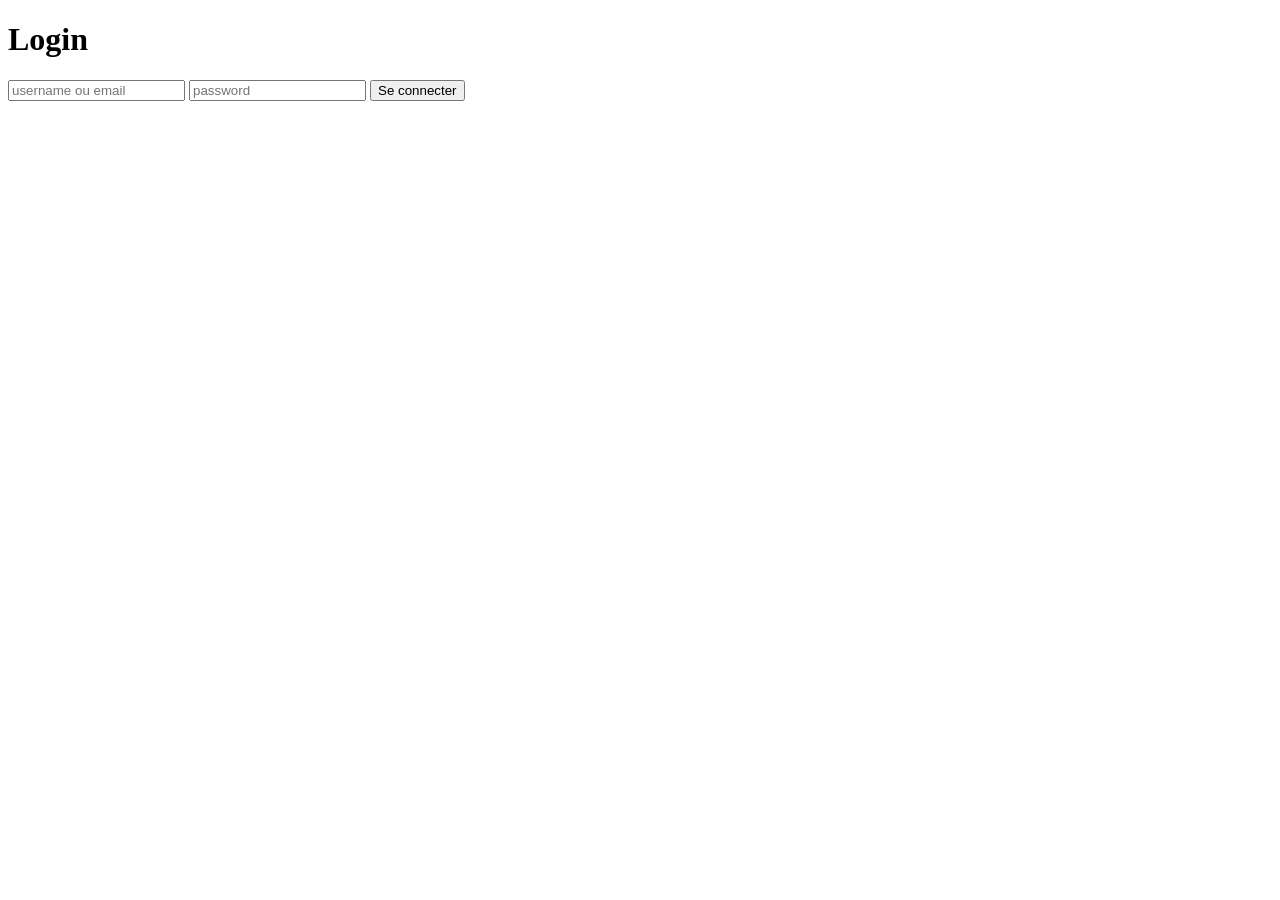
==== profile.html @ 86e7e40d "1ère base de récup des données et mise en forme basique" ====
<!DOCTYPE html>
<html lang="en">
<head>
	<meta charset="UTF-8">
	<meta name="viewport" content="width=device-width, initial-scale=1.0">
	<title>Document</title>
</head>
<body>
	<h1>Mon Profil à moi que c'est le mien</h1>

	<button id="logoutBtn">Logout</button>

	<div id="user"></div>
	<div id="xp"></div>

	<h2>XP progression</h2>
	<svg id="xpChart" width="600" height="300"></svg>

	<h2>PASS / FAIL</h2>
	<svg id="pieChart" width="200" height="200"></svg>

	<h2>XP par projet</h2>
	<svg id="barChart" width="600" height="300"></svg>

	<script type="module" src="./js/profile.js"></script>
</body>
</html>
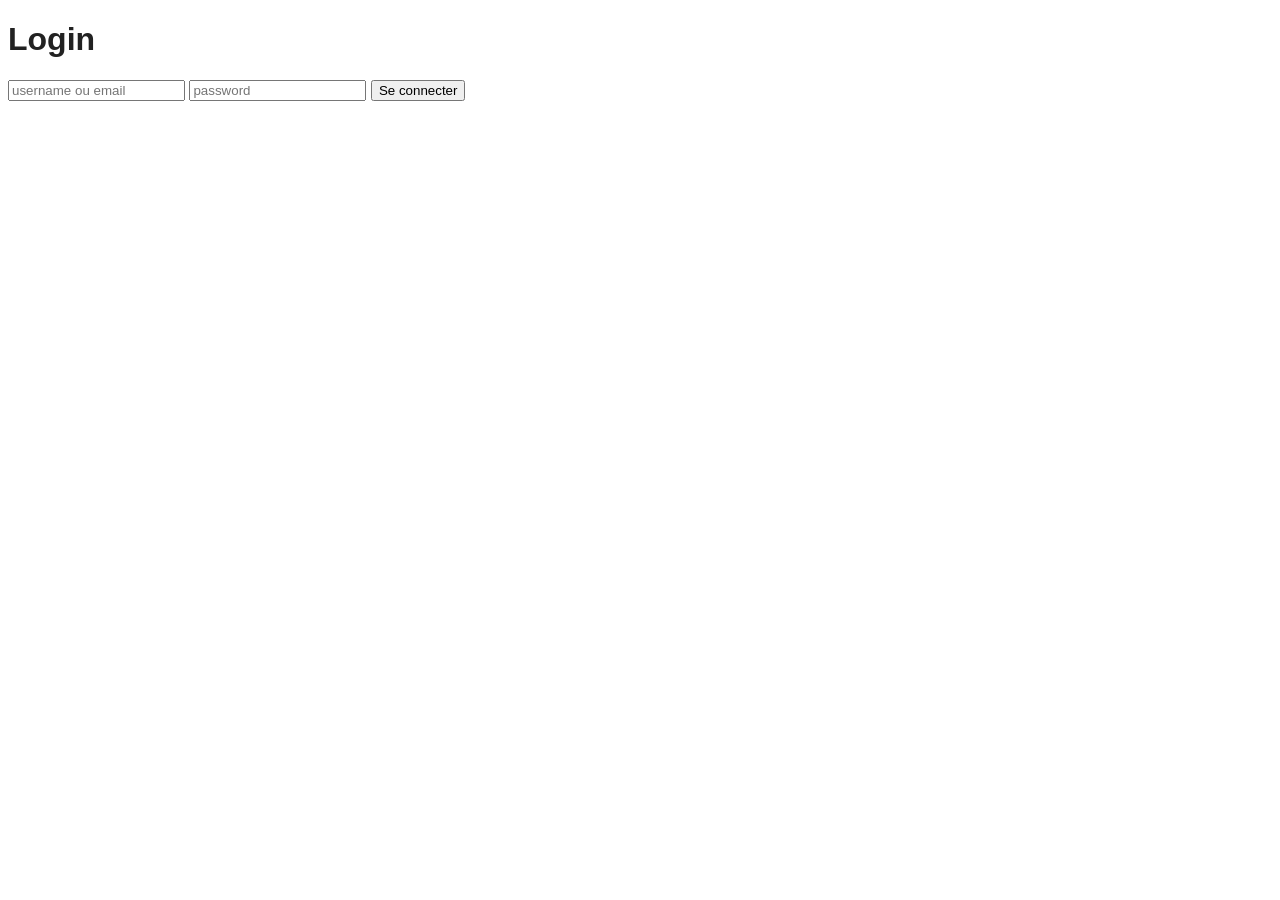
==== commit e075cb28: "Séparation des requêtes api par tables, et des graphiques" ====
--- a/profile.html
+++ b/profile.html
@@ -7,20 +7,34 @@
 </head>
 <body>
 	<h1>Mon Profil à moi que c'est le mien</h1>
+	<button id="themeToggle" class="theme-toggle">🌗 Thème</button>
 
 	<button id="logoutBtn">Logout</button>
 
 	<div id="user"></div>
 	<div id="xp"></div>
 
-	<h2>XP progression</h2>
-	<svg id="xpChart" width="600" height="300"></svg>
+	<div class="card">
+		<h2>XP Timeline</h2>
+		<svg id="xpTimeline" width="100%" height="200"></svg>
+	</div>
 
-	<h2>PASS / FAIL</h2>
-	<svg id="pieChart" width="200" height="200"></svg>
+	<div class="card">
+		<h2>Pass / Fail</h2>
+		<select id="eventFilter">
+			<option value="all">Tous les events</option>
+			<option value="project">Projets</option>
+			<option value="exercise">Exercices</option>
+			<option value="piscine">Piscine</option>
+			<option value="exam">Examens</option>
+		</select>
+		<svg id="passFailChart" width="200" height="200"></svg>
+	</div>
 
-	<h2>XP par projet</h2>
-	<svg id="barChart" width="600" height="300"></svg>
+	<div class="card">
+		<h2>XP par projet</h2>
+		<svg id="xpProjectsChart" width="100%" height="200"></svg>
+	</div>
 
 	<script type="module" src="./js/profile.js"></script>
 </body>
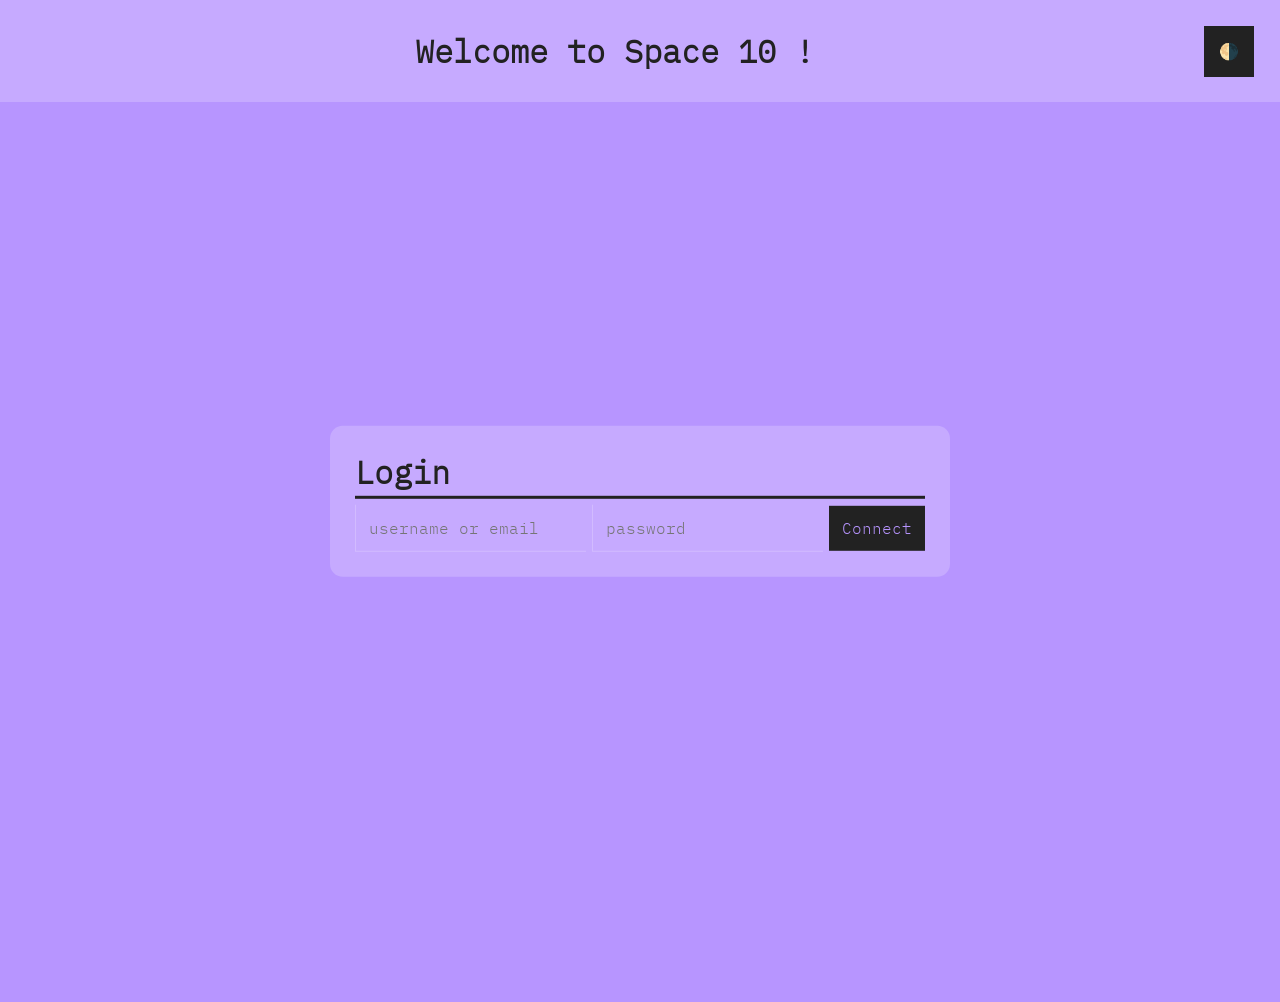
==== commit 36fa104f: "mise en form page login" ====
--- a/profile.html
+++ b/profile.html
@@ -4,37 +4,47 @@
 	<meta charset="UTF-8">
 	<meta name="viewport" content="width=device-width, initial-scale=1.0">
 	<title>Document</title>
+
+	<link rel="stylesheet" href="./css/fonts.css">
+	<link rel="stylesheet" href="./css/profile.css">
 </head>
 <body>
-	<h1>Mon Profil à moi que c'est le mien</h1>
-	<button id="themeToggle" class="theme-toggle">🌗 Thème</button>
+	<header>
+		<h1 id="welcome"></h1>
+		<button id="themeToggle" class="theme-toggle">🌗</button>
+		<button id="logoutBtn">Logout</button>
+	</header>
 
-	<button id="logoutBtn">Logout</button>
+	<main>
+		<div class="card">
+			<div id="userInfo"></div>
+			<div id="xpTotal"></div>
+			<div id="audit"></div>
+			<div id="skills"></div>
+		</div>
 
-	<div id="user"></div>
-	<div id="xp"></div>
+		<div class="card">
+			<h2>Pass / Fail</h2>
+			<select id="eventFilter">
+				<option value="all">Tous les events</option>
+				<option value="project">Projets</option>
+				<option value="exercise">Exercices</option>
+				<option value="piscine">Piscine</option>
+				<option value="exam">Examens</option>
+			</select>
+			<svg id="passFailChart" width="200" height="200"></svg>
+		</div>
 
-	<div class="card">
-		<h2>XP Timeline</h2>
-		<svg id="xpTimeline" width="100%" height="200"></svg>
-	</div>
+		<div class="card">
+			<h2>XP Timeline</h2>
+			<svg id="xpTimeline" width="100%" height="200"></svg>
+		</div>
 
-	<div class="card">
-		<h2>Pass / Fail</h2>
-		<select id="eventFilter">
-			<option value="all">Tous les events</option>
-			<option value="project">Projets</option>
-			<option value="exercise">Exercices</option>
-			<option value="piscine">Piscine</option>
-			<option value="exam">Examens</option>
-		</select>
-		<svg id="passFailChart" width="200" height="200"></svg>
-	</div>
-
-	<div class="card">
-		<h2>XP par projet</h2>
-		<svg id="xpProjectsChart" width="100%" height="200"></svg>
-	</div>
+		<div class="card">
+			<h2>XP par projet</h2>
+			<svg id="xpProjectsChart" width="100%" height="200"></svg>
+		</div>
+	</main>
 
 	<script type="module" src="./js/profile.js"></script>
 </body>
--- a/css/fonts.css
+++ b/css/fonts.css
@@ -0,0 +1,29 @@
+/*@font-face {
+	font-family: "IBM Plex Sans";
+	src: url("./fonts/IBMPlexSans-light-latin.woff2") format("woff2");
+	font-weight: 300;
+}
+
+@font-face {
+	font-family: "IBM Plex Sans";
+	src: url("https://fonts.googleapis.com/css2?family=IBM+Plex+Sans:ital,wght@0,100..700;1,100..700&display=swap");
+	font-weight: 400;
+}
+
+@font-face {
+	font-family: "IBM Plex Mono";
+	src: url("./fonts/IBMPlexMono-regular-latin.woff2") format("woff2");
+	font-weight: 400;
+}*/
+@font-face {
+	font-family: 'IBM Plex Mono';
+	src: url('../fonts/IBMPlexMono-Light.eot');
+	src: url('../fonts/IBMPlexMono-Light.eot?#iefix') format('embedded-opentype'),
+		url('../fonts/IBMPlexMono-Light.woff2') format('woff2'),
+		url('../fonts/IBMPlexMono-Light.woff') format('woff'),
+		url('../fonts/IBMPlexMono-Light.ttf') format('truetype'),
+		url('../fonts/IBMPlexMono-Light.svg#IBMPlexMono-Light') format('svg');
+	font-weight: 300;
+	font-style: normal;
+	font-display: swap;
+}
--- a/css/profile.css
+++ b/css/profile.css
@@ -0,0 +1,252 @@
+/*:root {
+	--bg: #ffffff;
+	--text: #222;
+	--card: #f4f4f4;
+	--accent: #0077ff;
+}
+
+html.dark {
+	--bg: #1e1e1e;
+	--text: #eaeaea;
+	--card: #2a2a2a;
+	--accent: #4da3ff;
+}*/
+
+* {
+	margin: 0;
+	padding: 0;
+	box-sizing: border-box;
+}
+/*reset simple des tyles prédéfinis:*/
+input, button, textarea, select, fieldset {
+	appearance: none;
+	border: none;
+	background: none;
+	font: inherit;
+	color: inherit;
+	padding: 0;
+	margin: 0;
+}
+
+:root {
+	/*--bg: #f5f5f5;*/
+	--bg: #b795ff;
+	--bg-card: #ffffff;
+	--bg-hover: #eaeaea;
+	--bg-opac: rgba(255, 255, 255, .2);
+
+	--text: #222;
+	--text-muted: #555;
+
+	--accent: #b795ff/*0077ff*/;
+	--accent-hover: #3399ff;
+
+	--border: #dcdcdc;
+
+	--radius: 10px;
+	--transition: 0.25s ease;
+}
+
+html.dark {
+	--bg: #1a191c;
+	--bg-card: #222124;
+	--bg-hover: #2c2b2f;
+	--bg-opac: rgba(0, 0, 0, .2);
+
+	--text: #eaeaea;
+	--text-muted: #b5b5b5;
+
+	--accent: #b795ff/*4da3ff*/;
+	--accent-hover: #6bb8ff;
+
+	--border: #2c2b2f;
+}
+
+/*body {
+	background-color: var(--bg);
+	color: var(--text);
+	font-family: sans-serif;
+	transition: background-color 0.3s, color 0.3s;
+}*/
+html, body {
+	width: 100%;
+	height: 100%;
+	color: var(--text);
+	font-family: "IBM Plex Mono", sans-serif;
+	margin: 0;
+	padding: 0;
+	background-color: var(--bg);
+	transition: background-color var(--transition), color var(--transition);
+}
+
+.centered {
+	display: flex;
+	justify-content: center;
+	align-items: center;
+}
+
+#app {
+	/*background-color: orange;*/
+	padding: 2px;
+	/*border: 2px var(--text-muted) solid;
+	border-radius: calc(2vw + 4px);*/
+}
+
+#auth {
+	background-color: var(--bg-opac);
+	padding: 2vw;
+	/*border: 2px var(--text-muted) solid;*/
+	border-radius: 1vw;
+	/*display: flex;
+	justify-content: center;
+	align-items: center;*/
+}
+
+#auth h1 {
+	/*background-color: rgba(255, 69, 0, .2);*/
+	border-bottom: .2rem solid var(--text);
+	padding-bottom: .2vw;
+	margin-bottom: .5vw;
+}
+
+#auth fieldset {
+	display: flex;
+	justify-content: space-between;
+	align-items: center;
+}
+
+#username,
+#password {
+	background-color: var(--bg-opac);
+	padding: 1vw;
+	margin-right: .5vw;
+}
+
+#loginBtn {
+	color: var(--bg);
+	background-color: var(--text);
+	padding: 1vw;
+}
+
+header {
+	margin: 2vw;
+	display: flex;
+	justify-content: space-evenly;
+}
+
+/*.card {
+	background-color: var(--card);
+	padding: 1rem;
+	border-radius: 8px;
+	transition: background-color 0.3s;
+}*/
+.card {
+	background-color: var(--bg-card);
+	padding: 1.5rem;
+	border-radius: var(--radius);
+	margin: 0 1vw 2vw 1vw;
+	border: 1px solid var(--border);
+	transition: background-color var(--transition), border var(--transition);
+}
+
+.card:hover {
+	background: var(--bg-hover);
+}
+
+.card fieldset {
+	display: flex;
+	padding: .8vw;
+	margin-bottom: .5vw;
+}
+
+.card h2 {
+	/*background-color: purple;*/
+	border-bottom: .16rem solid var(--text);
+	padding-bottom: .2vw;
+	margin-bottom: .5vw;
+	font-weight: 400;
+	letter-spacing: 0.5px;
+}
+
+.card h3 {
+	background-color: lime;
+	padding: .8vw;
+	/*display: inline;*/
+}
+
+.card p {
+	/*display: inline;*/
+}
+
+#userInfo span {
+	margin-left: .8vw;
+	font-style: italic;
+}
+
+main {
+	display: flex;
+	flex-wrap: wrap;
+	padding: 1vw;
+	width: 100%;
+}
+
+main > div:nth-child(1),
+main > div:nth-child(2) {
+	width: min(100%, 500px);
+	/*background-color: yellowgreen;*/
+}
+main > div:nth-child(3),
+main > div:nth-child(4) {
+	width: min(100%, calc(1000px + 2vw));
+	/*background-color: limegreen;*/
+}
+
+button.theme-toggle {
+	background-color: var(--accent);
+	color: white;
+	border: none;
+	padding: 0.5rem 1rem;
+	border-radius: 6px;
+	cursor: pointer;
+}
+
+svg {
+	width: 100%;
+	height: 220px;
+	overflow: visible;
+}
+
+svg text {
+	fill: var(--text);
+	font-family: "IBM Plex Sans";
+	transition: fill var(--transition);
+}
+
+svg line {
+	/*stroke: #555;*/
+	stroke: var(--text-muted);
+	transition: stroke var(--transition);
+}
+
+#xpTimeLine {
+	width: 100%;
+}
+
+/*redo some select whatev*/
+#concerts select,
+.miniDisplay {
+	/*background-color: rgb(121, 148, 109);*/
+	background: linear-gradient(to bottom,
+		hsl(182, 7%, 69%) 0%,
+		hsl(182, 7%, 60%) 50%,
+		hsl(182, 7%, 53%) 100%);
+}
+
+#concerts select {
+	width: 80%;
+	margin-bottom: 4px;
+}
+
+#concerts select option {
+	background-color: hsl(182, 7%, 60%);
+}
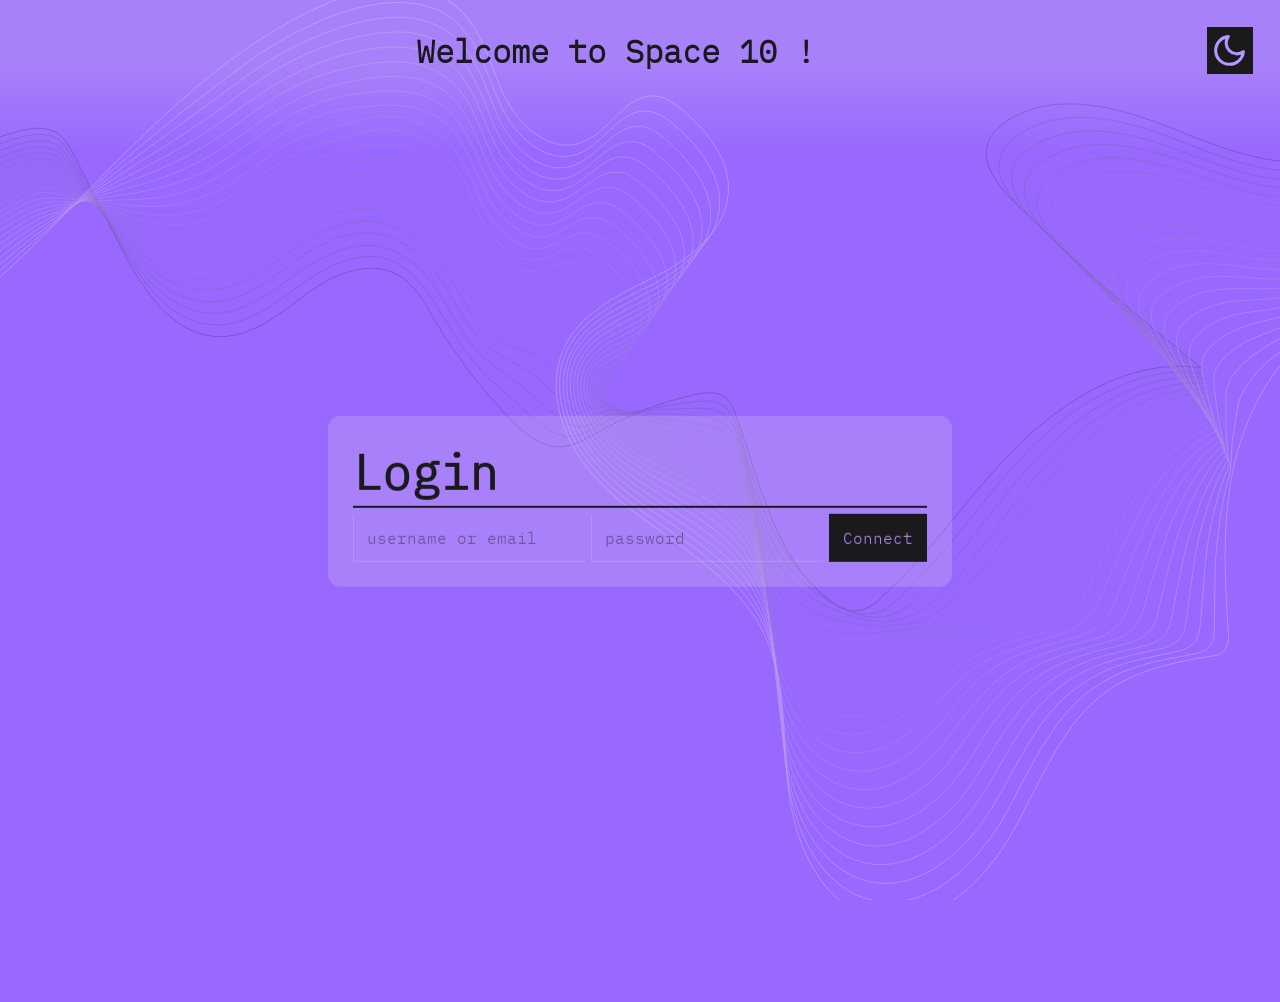
==== commit 69b7f156: "finalisation css" ====
--- a/profile.html
+++ b/profile.html
@@ -11,8 +11,8 @@
 <body>
 	<header>
 		<h1 id="welcome"></h1>
-		<button id="themeToggle" class="theme-toggle">🌗</button>
-		<button id="logoutBtn">Logout</button>
+		<button id="logoutBtn"><!--Logout--></button>
+		<button id="themeToggle" class="theme-toggle"><!--🌗--></button>
 	</header>
 
 	<main>
@@ -47,5 +47,6 @@
 	</main>
 
 	<script type="module" src="./js/profile.js"></script>
+	<script type="module" src="./js/theme.js"></script>
 </body>
 </html>
--- a/css/profile.css
+++ b/css/profile.css
@@ -1,17 +1,3 @@
-/*:root {
-	--bg: #ffffff;
-	--text: #222;
-	--card: #f4f4f4;
-	--accent: #0077ff;
-}
-
-html.dark {
-	--bg: #1e1e1e;
-	--text: #eaeaea;
-	--card: #2a2a2a;
-	--accent: #4da3ff;
-}*/
-
 * {
 	margin: 0;
 	padding: 0;
@@ -29,153 +15,211 @@
 }
 
 :root {
-	/*--bg: #f5f5f5;*/
-	--bg: #b795ff;
-	--bg-card: #ffffff;
-	--bg-hover: #eaeaea;
-	--bg-opac: rgba(255, 255, 255, .2);
-
-	--text: #222;
-	--text-muted: #555;
-
-	--accent: #b795ff/*0077ff*/;
-	--accent-hover: #3399ff;
-
-	--border: #dcdcdc;
-
+	--main: rgb(26, 25, 28);
+	--main-muted: rgba(26, 25, 28, .5);
+	--opposite: rgb(227, 226, 229);
+	--opposite-L1: rgba(227, 226, 229, .1);
+	--opposite-L2: rgba(227, 226, 229, .2);
+	--color-1a: #9969ff;
+	--color-1b: #b795ff;
+	--bg: var(--color-1a);
+	--btn: var(--color-1b);
+	--btn-bg: var(--main);
+	--error: darkred;
+	--error-bg: rgba(255, 0, 0, .2);
+	--theme-icon: url("../img/moon.svg");
+	--opacity-bg: .35;
 	--radius: 10px;
-	--transition: 0.25s ease;
+	--transition: 0.25s ease; 
 }
 
 html.dark {
-	--bg: #1a191c;
-	--bg-card: #222124;
-	--bg-hover: #2c2b2f;
-	--bg-opac: rgba(0, 0, 0, .2);
-
-	--text: #eaeaea;
-	--text-muted: #b5b5b5;
-
-	--accent: #b795ff/*4da3ff*/;
-	--accent-hover: #6bb8ff;
-
-	--border: #2c2b2f;
-}
-
-/*body {
-	background-color: var(--bg);
-	color: var(--text);
-	font-family: sans-serif;
-	transition: background-color 0.3s, color 0.3s;
+	--main: rgb(227, 226, 229);
+	--main-muted: rgba(227, 226, 229, .5);
+	--opposite: rgb(26, 25, 28);
+	--opposite-L1: rgba(26, 25, 28, .2);
+	--opposite-L2: rgba(26, 25, 28, .3);
+	--bg: #333;
+	--btn: var(--main);
+	--btn-bg: var(--color-1a);
+	--error: red;
+	--theme-icon: url("../img/sun.svg");
+	--opacity-bg: .2;
+}
+
+::selection {
+	background-color: var(--color-1a);
+	color: var(--opposite);
+}
+/*html.dark ::selection {
+	background-color: var(--color-1a);
+	color: var(--opposite);
 }*/
+
 html, body {
 	width: 100%;
 	height: 100%;
-	color: var(--text);
+	color: var(--main);
 	font-family: "IBM Plex Mono", sans-serif;
-	margin: 0;
-	padding: 0;
 	background-color: var(--bg);
 	transition: background-color var(--transition), color var(--transition);
-}
-
-.centered {
+	position: relative;
+	z-index: 1;
+}
+
+body::before {
+	content: "";
+	position: fixed;
+	inset: 0;
+	z-index: -1;
+	background: url(../img/01-trame.svg) no-repeat center / cover;
+	opacity: var(--opacity-bg);
+}
+
+/*#region*MARK: header
+*/
+header {
+	/*background-color: rgba(124, 252, 0, .5);*/
+	min-height: fit-content;
+	padding: 2vw;
 	display: flex;
-	justify-content: center;
-	align-items: center;
-}
-
-#app {
-	/*background-color: orange;*/
-	padding: 2px;
-	/*border: 2px var(--text-muted) solid;
-	border-radius: calc(2vw + 4px);*/
-}
-
-#auth {
-	background-color: var(--bg-opac);
-	padding: 2vw;
-	/*border: 2px var(--text-muted) solid;*/
-	border-radius: 1vw;
-	/*display: flex;
-	justify-content: center;
-	align-items: center;*/
-}
-
-#auth h1 {
-	/*background-color: rgba(255, 69, 0, .2);*/
-	border-bottom: .2rem solid var(--text);
-	padding-bottom: .2vw;
-	margin-bottom: .5vw;
-}
-
-#auth fieldset {
-	display: flex;
-	justify-content: space-between;
-	align-items: center;
-}
-
-#username,
-#password {
-	background-color: var(--bg-opac);
+	justify-content: flex-end;
+	position: relative;
+	z-index: 1;
+}
+
+header::before {
+	content: "";
+	position: absolute;
+	inset: 0 0 -50% 0;
+	background: linear-gradient(to bottom,
+		var(--opposite-L2) 41.5%,
+		transparent 100%);
+	z-index: -1;
+}
+
+header h1 {
+	/*background-color: red;*/
+	width: 100%;
+	line-height: 4vw;
+	text-align: center;
+	vertical-align: bottom;
+}
+
+#themeToggle,
+#logoutBtn {
+	position: relative;
+	width: calc(1.5rem + 2vw);
+	height: calc(1.5rem + 2vw);
 	padding: 1vw;
-	margin-right: .5vw;
-}
-
-#loginBtn {
-	color: var(--bg);
-	background-color: var(--text);
-	padding: 1vw;
-}
-
-header {
-	margin: 2vw;
-	display: flex;
-	justify-content: space-evenly;
-}
-
-/*.card {
-	background-color: var(--card);
-	padding: 1rem;
-	border-radius: 8px;
-	transition: background-color 0.3s;
-}*/
+	border: .1rem solid transparent;
+	cursor: pointer;
+	background: none;
+}
+
+#themeToggle::before,
+#logoutBtn::before {
+	content: "";
+	position: absolute;
+	inset: 0;
+	z-index: -1;
+	background-color: var(--btn-bg);
+}
+
+#themeToggle::after,
+#logoutBtn::after {
+	content: "";
+	position: absolute;
+	inset: 0;
+	z-index: 0;
+	background-color: var(--btn);
+	transition: background-color .25s ease;
+}
+
+#themeToggle::after {
+	mask: var(--theme-icon) no-repeat center / 80%;
+	-webkit-mask: var(--theme-icon) no-repeat center / 80%;
+}
+
+#logoutBtn::after {
+	mask: url("../img/power.svg") no-repeat center / 73%;
+	-webkit-mask: url("../img/power.svg") no-repeat center / 73%;
+}
+
+#themeToggle:hover::after,
+#themeToggle:focus::after,
+#logoutBtn:hover::after,
+#logoutBtn:focus::after {
+	/*color: var(--opposite);*/
+	background-color: var(--opposite);
+}
+html.dark #themeToggle:hover::before,
+html.dark #themeToggle:focus::before,
+html.dark #logoutBtn:hover::before,
+html.dark #logoutBtn:focus::before {
+	background-color: var(--color-1b);
+}
+
+#logoutBtn {
+	margin-left: .5vw;
+}
+/*#endregion*/
+
+/*/////////////////////////////////////////////////////////////////////////*/
+/*/////////////////////////////////////////////////////////////////////////*/
+
+/*#region*MARK: card
+*/
 .card {
-	background-color: var(--bg-card);
+	background-color: var(--opposite-L1);
 	padding: 1.5rem;
 	border-radius: var(--radius);
 	margin: 0 1vw 2vw 1vw;
-	border: 1px solid var(--border);
+	border: .1rem solid var(--opposite-L2);
 	transition: background-color var(--transition), border var(--transition);
 }
 
 .card:hover {
-	background: var(--bg-hover);
+	background-color: var(--opposite-L2);
+	border-color: transparent;
 }
 
 .card fieldset {
+	/*background-color: rgba(255, 69, 0, .2);*/
 	display: flex;
-	padding: .8vw;
-	margin-bottom: .5vw;
+	padding: .1vw;
+	margin-bottom: .1vw;
+	align-items: center;
 }
 
 .card h2 {
 	/*background-color: purple;*/
-	border-bottom: .16rem solid var(--text);
+	border-bottom: .12rem solid var(--main);
 	padding-bottom: .2vw;
-	margin-bottom: .5vw;
+	margin-bottom: .1vw;
 	font-weight: 400;
 	letter-spacing: 0.5px;
 }
 
+.card > :nth-child(2),
+.card > :nth-child(3),
+.card > :nth-child(4) {
+	/*background-color: rgb(6, 79, 224);*/
+	margin-top: .5vw;
+}
+
 .card h3 {
-	background-color: lime;
-	padding: .8vw;
-	/*display: inline;*/
+	/*background-color: lime;*/
+	padding: .2vw 0;
+	font-size: small;
+	margin-left: 1vw;
 }
 
 .card p {
 	/*display: inline;*/
+	/*background-color: aqua;*/
+	margin-left: 1vw;
+	line-height: 2vw;
 }
 
 #userInfo span {
@@ -200,37 +244,58 @@
 	width: min(100%, calc(1000px + 2vw));
 	/*background-color: limegreen;*/
 }
-
-button.theme-toggle {
-	background-color: var(--accent);
-	color: white;
-	border: none;
-	padding: 0.5rem 1rem;
-	border-radius: 6px;
-	cursor: pointer;
-}
-
+/*#endregion*/
+
+/*/////////////////////////////////////////////////////////////////////////*/
+/*/////////////////////////////////////////////////////////////////////////*/
+
+/*#region*MARK: graphs
+*/
 svg {
 	width: 100%;
 	height: 220px;
 	overflow: visible;
 }
 
-svg text {
-	fill: var(--text);
+/*svg text {
+	fill: var(--main);
 	font-family: "IBM Plex Sans";
 	transition: fill var(--transition);
-}
-
-svg line {
-	/*stroke: #555;*/
-	stroke: var(--text-muted);
+}*/
+
+/*svg line {
+	stroke: #555;
 	transition: stroke var(--transition);
+}*/
+
+#passFailChart > circle:nth-child(1) {
+	color: var(--btn-bg);
+}
+#passFailChart > circle:nth-child(2) {
+	color: var(--error-bg);
+}
+#passFailChart > text {
+	fill: var(--main);
 }
 
 #xpTimeLine {
 	width: 100%;
 }
+#xpTimeLine > line {
+	color: var(--main-muted);
+}
+#xpTimeLine :nth-child(3) {
+	color: var(--main);
+}
+
+#xpProjectsChart > rect {
+	color: var(--btn-bg);
+}
+#xpProjectsChart > text {
+	fill: var(--opposite);
+}
+/*#endregion*/
+
 
 /*redo some select whatev*/
 #concerts select,
@@ -249,4 +314,44 @@
 
 #concerts select option {
 	background-color: hsl(182, 7%, 60%);
-}+}
+
+/*#region*MARK: media queries
+*/
+@media screen and (max-width: 550px) {
+	header h1 {
+		line-height: 4vh;
+		font-size: 1.8rem;
+		text-align: center;
+		/*background-color: brown;*/
+	}
+	#themeToggle,
+	#logoutBtn {
+		width: 3.2rem;
+		height: 3.2rem;
+	}
+	#auth {
+		width: 94%;
+	}
+	#auth h1 {
+		font-size: 2.6rem;
+	}
+	#auth input {
+		width: 37%;
+		font-size: 1rem;
+		padding: .6rem;
+	}
+	#loginBtn {
+		font-size: 1.2rem;
+		padding: .5rem;
+	}
+	.card h2 {
+		margin-bottom: .8vh;
+	}
+	.card > :nth-child(2),
+	.card > :nth-child(3),
+	.card > :nth-child(4) {
+		margin-top: 1.8vh;
+	}
+}
+/*#endregion*/
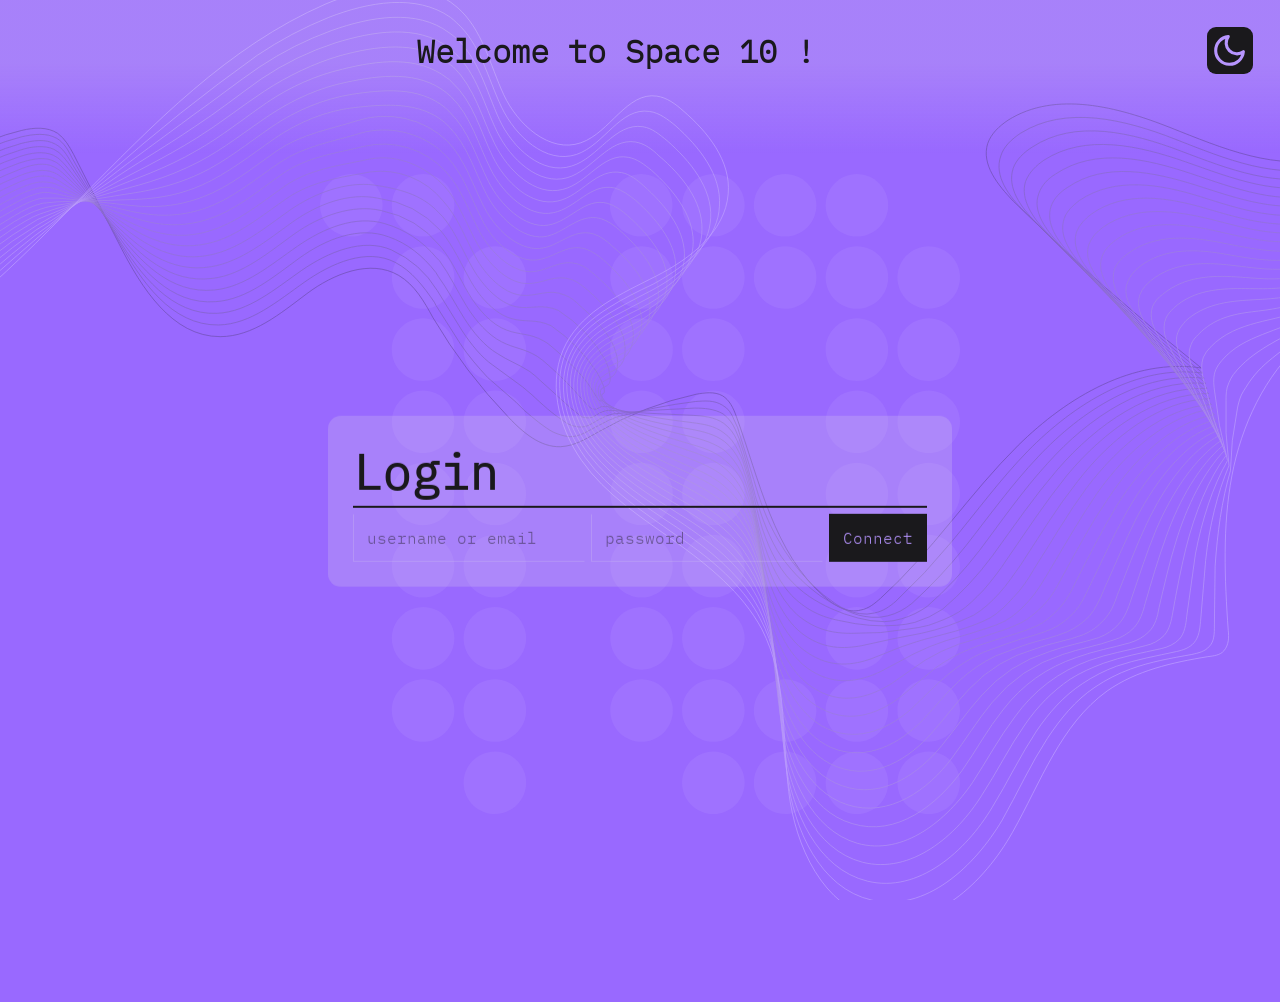
==== commit e0be409d: "finalisation CSS" ====
--- a/profile.html
+++ b/profile.html
@@ -3,7 +3,11 @@
 <head>
 	<meta charset="UTF-8">
 	<meta name="viewport" content="width=device-width, initial-scale=1.0">
-	<title>Document</title>
+	<title>Space10 intra</title>
+
+	<link rel="icon" href="./img/favicon.ico" type="image/x-icon">
+	<!--<link rel="icon" type="image/png" href="./favicon.png">-->
+	<link rel="icon" type="image/svg+xml" href="./img/space10-logo-indigo.svg">
 
 	<link rel="stylesheet" href="./css/fonts.css">
 	<link rel="stylesheet" href="./css/profile.css">
@@ -24,25 +28,27 @@
 		</div>
 
 		<div class="card">
-			<h2>Pass / Fail</h2>
-			<select id="eventFilter">
-				<option value="all">Tous les events</option>
-				<option value="project">Projets</option>
-				<option value="exercise">Exercices</option>
-				<option value="piscine">Piscine</option>
-				<option value="exam">Examens</option>
-			</select>
-			<svg id="passFailChart" width="200" height="200"></svg>
+			<h2>Pass/Fail by Events</h2>
+			<div id="selectWrapper">
+				<select id="eventFilter">
+					<option value="all">All Events</option>
+					<option value="project">Projects</option>
+					<option value="exercise">Exercices</option>
+					<option value="piscine">Piscines</option>
+					<option value="exam">Exams</option>
+				</select>
+				<svg id="passFailChart" width="200" height="200"></svg>
+			</div>
 		</div>
 
 		<div class="card">
 			<h2>XP Timeline</h2>
-			<svg id="xpTimeline" width="100%" height="200"></svg>
+			<svg id="xpTimeline" width="100%" height="200" viewBox="0 0 800 200"></svg>
 		</div>
 
 		<div class="card">
-			<h2>XP par projet</h2>
-			<svg id="xpProjectsChart" width="100%" height="200"></svg>
+			<h2>XP by Project</h2>
+			<svg id="xpProjectsChart" width="100%" height="200" viewBox="0 0 800 200"></svg>
 		</div>
 	</main>
 
--- a/css/profile.css
+++ b/css/profile.css
@@ -6,6 +6,8 @@
 /*reset simple des tyles prédéfinis:*/
 input, button, textarea, select, fieldset {
 	appearance: none;
+	-webkit-appearance: none;
+    -moz-appearance: none;
 	border: none;
 	background: none;
 	font: inherit;
@@ -111,10 +113,11 @@
 	position: relative;
 	width: calc(1.5rem + 2vw);
 	height: calc(1.5rem + 2vw);
-	padding: 1vw;
+	/*padding: 1vw;*/
 	border: .1rem solid transparent;
 	cursor: pointer;
 	background: none;
+	overflow: hidden;
 }
 
 #themeToggle::before,
@@ -161,7 +164,11 @@
 }
 
 #logoutBtn {
-	margin-left: .5vw;
+	/*margin-right: .5vw;*/
+	border-radius: var(--radius) 0 0 var(--radius);
+}
+#themeToggle {
+	border-radius: 0 var(--radius) var(--radius) 0;
 }
 /*#endregion*/
 
@@ -251,6 +258,64 @@
 
 /*#region*MARK: graphs
 */
+main > div:nth-child(2) {
+	display: flex;
+	flex-direction: column;
+	justify-content: start;
+	align-items: start;
+}
+
+#selectWrapper {
+	/*background-color: rgba(107, 142, 35, .2);*/
+	width: 50%;
+	height: fit-content;
+	align-self: center;
+	position: relative;
+	display: flex;
+	flex-direction: column;
+	justify-content: start;
+	align-items: center;
+}
+/* La flèche */
+#selectWrapper::after {
+    content: "▼";
+    position: absolute;
+    right: 10px;
+    top: 20px;
+    transform: translateY(-50%);
+    pointer-events: none;
+    color: var(--main);
+    font-size: .8rem;
+	/*background-color: var(--opposite);*/
+}
+
+#eventFilter {
+	/*background-color: var(--opposite-L2);*/
+	margin-bottom: 4px;
+	padding: 8px;
+	width: 100%;
+	height: 40px;
+	border-width: .1rem;
+	border-style: solid;
+	border-top-color: transparent;
+	border-right-color: transparent;
+	border-bottom-color: var(--opposite-L2);
+	border-left-color: var(--opposite-L2);
+	cursor: pointer;
+}
+
+#eventFilter:focus,
+#eventFilter:hover {
+	outline: none;
+	border-color: var(--opposite-L2);
+	background-color: var(--opposite-L1);
+}
+
+#eventFilter option {
+	background-color: var(--opposite-L2);
+	color: var(--main-muted);
+}
+
 svg {
 	width: 100%;
 	height: 220px;
@@ -268,6 +333,14 @@
 	transition: stroke var(--transition);
 }*/
 
+#passFailChart {
+	/*background-color: rgba(154, 205, 50, .2);*/
+	width: fit-content;
+	display: flex;
+	justify-content: center;
+	align-items: center;
+}
+
 #passFailChart > circle:nth-child(1) {
 	color: var(--btn-bg);
 }
@@ -293,28 +366,9 @@
 }
 #xpProjectsChart > text {
 	fill: var(--opposite);
+	font-size: .6rem;
 }
 /*#endregion*/
-
-
-/*redo some select whatev*/
-#concerts select,
-.miniDisplay {
-	/*background-color: rgb(121, 148, 109);*/
-	background: linear-gradient(to bottom,
-		hsl(182, 7%, 69%) 0%,
-		hsl(182, 7%, 60%) 50%,
-		hsl(182, 7%, 53%) 100%);
-}
-
-#concerts select {
-	width: 80%;
-	margin-bottom: 4px;
-}
-
-#concerts select option {
-	background-color: hsl(182, 7%, 60%);
-}
 
 /*#region*MARK: media queries
 */
